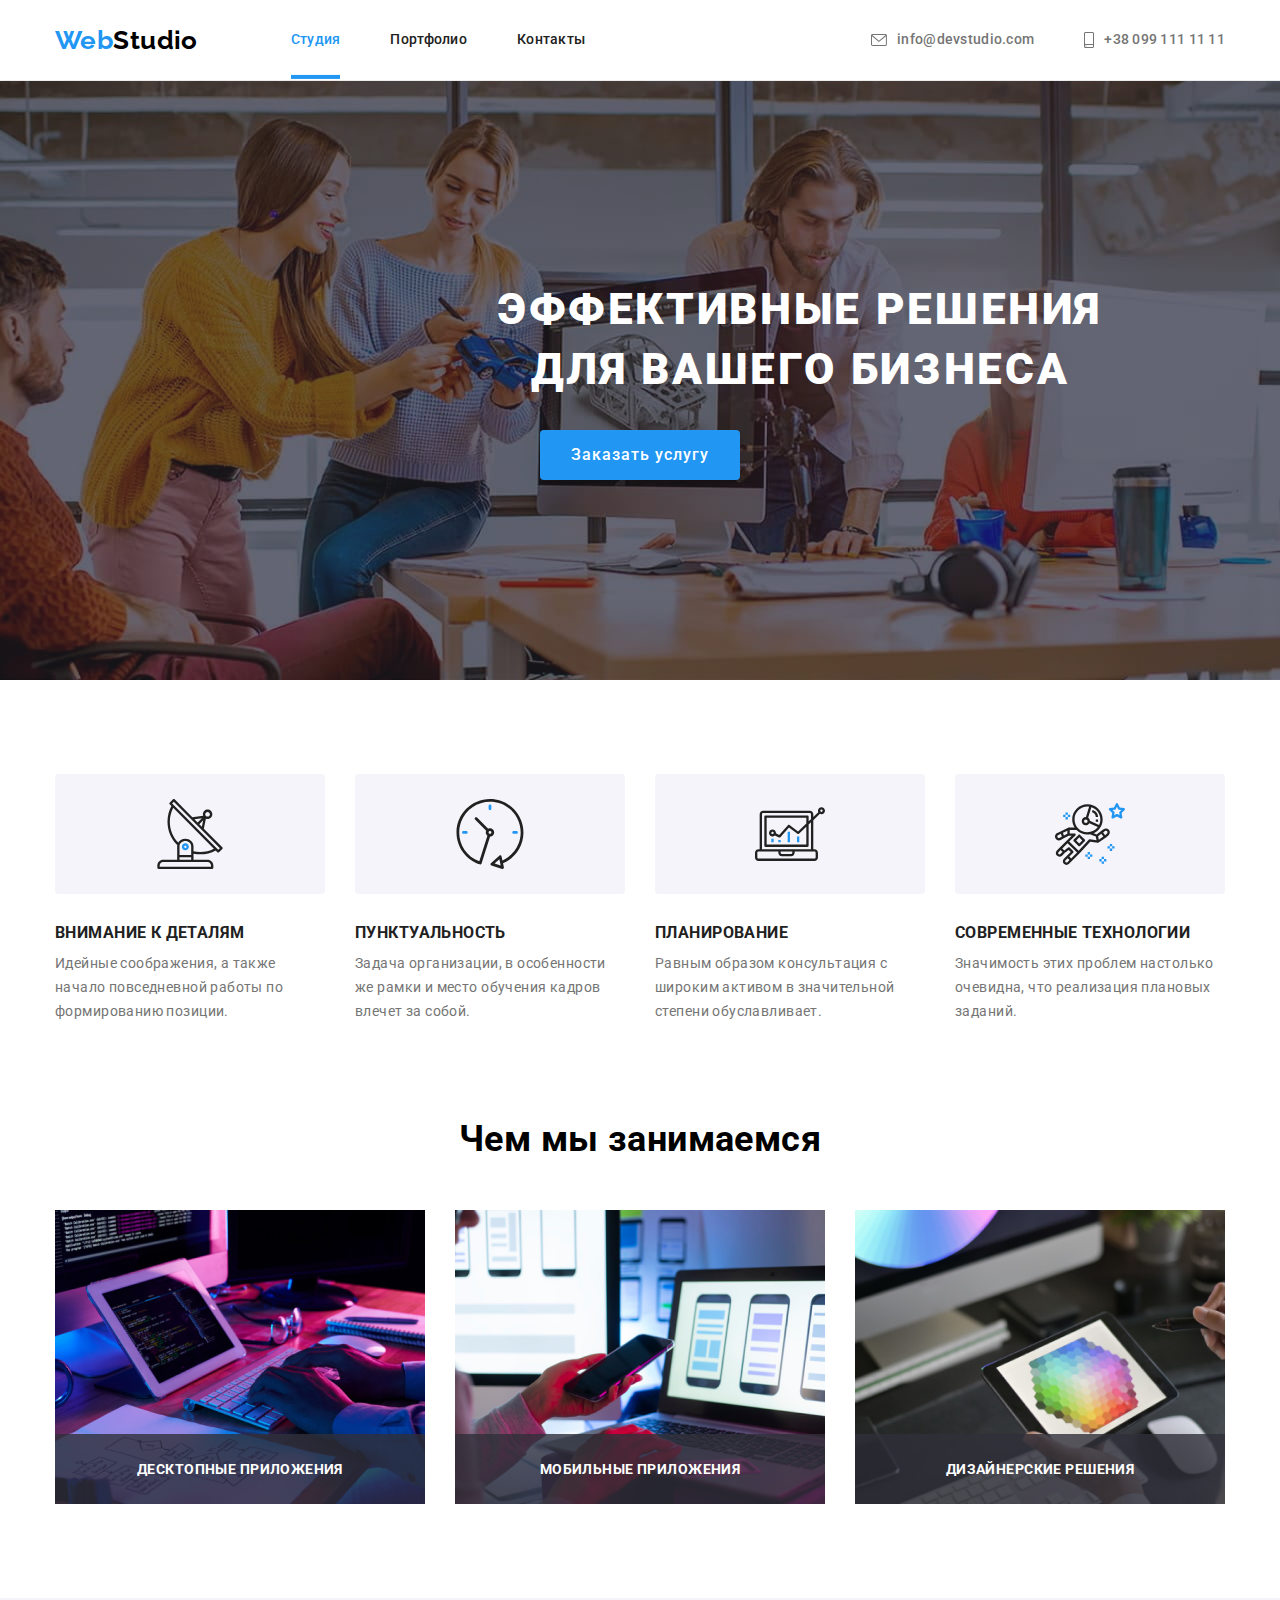
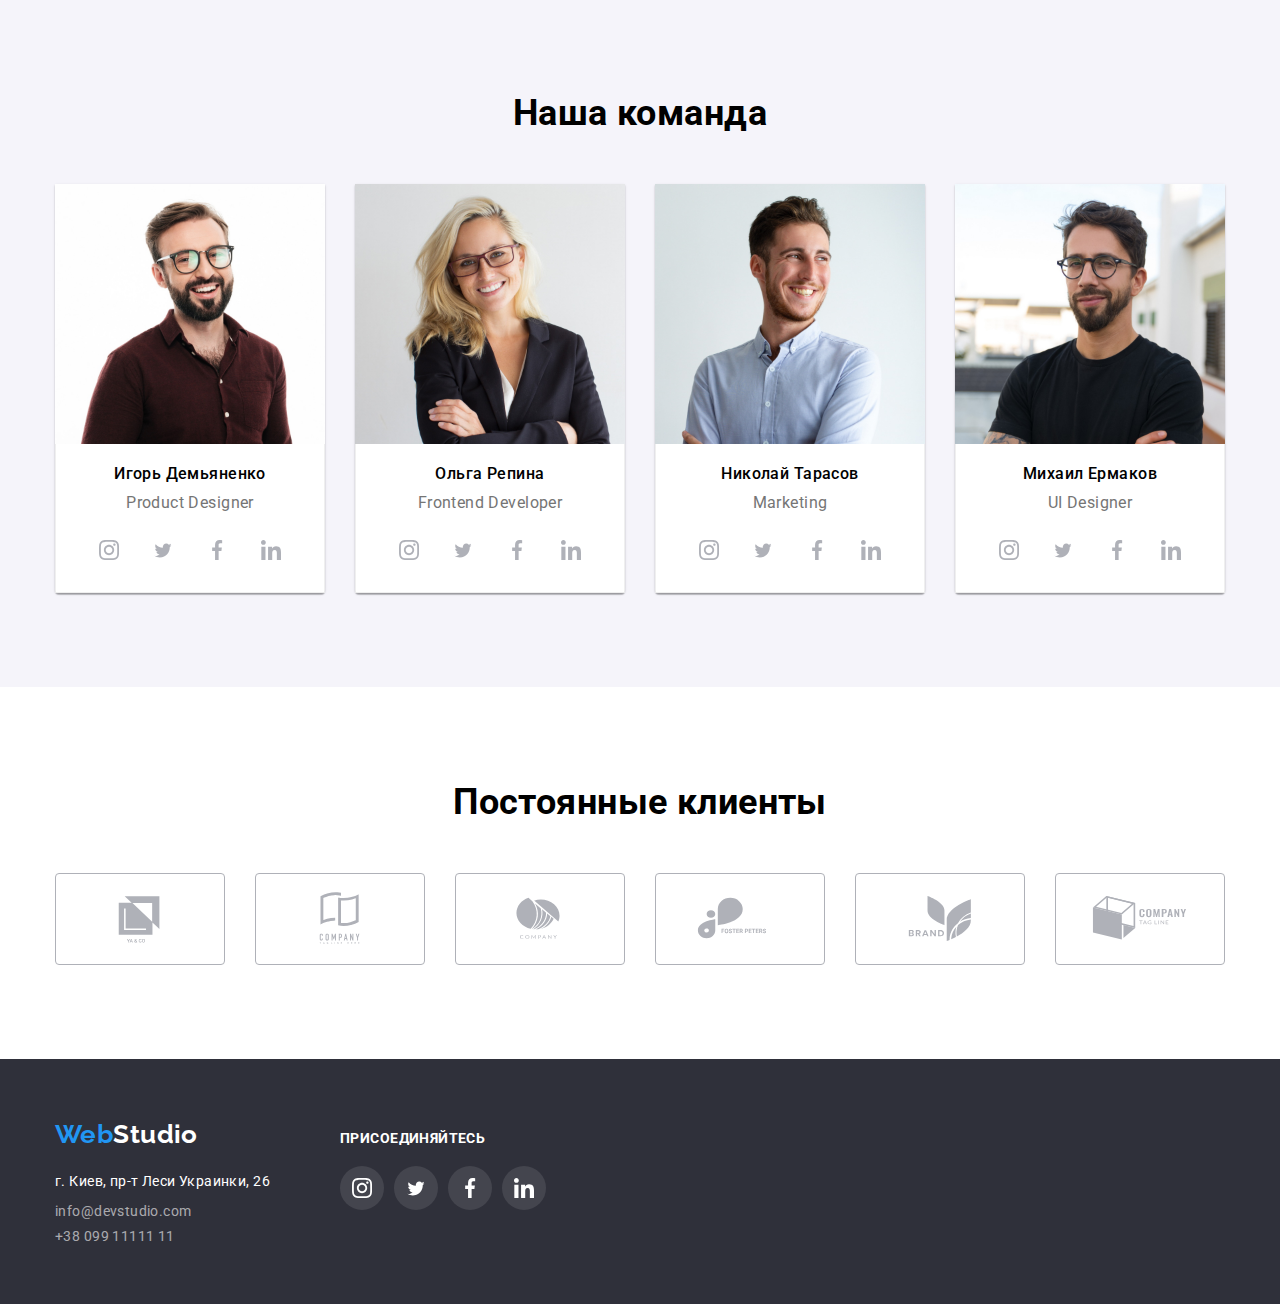
==== index.html @ 749a035d "Initial commit" ====
<!DOCTYPE html>
<html lang="ru">
	<head>
		<meta charset="UTF-8" />
		<meta http-equiv="X-UA-Compatible" content="IE=edge" />
		<meta name="viewport" content="width=device-width, initial-scale=1.0" />
		<title>Webstudio</title>
		<link rel="preconnect" href="https://fonts.googleapis.com" />
		<link rel="preconnect" href="https://fonts.gstatic.com" crossorigin />
		<link
			href="https://fonts.googleapis.com/css2?family=Raleway:wght@700&family=Roboto:wght@400;500;700;900&display=swap"
			rel="stylesheet"/>
		<linkrel="stylesheet" href="https://cdnjs.cloudflare.com/ajax/libs/modern-normalize/1.0.0/modern-normalize.min.css"/>
		<link rel="stylesheet" href="https://cdnjs.cloudflare.com/ajax/libs/animate.css/4.1.1/animate.min.css" />
		<link rel="stylesheet" href="./css/styles.css" />
	</head>

	<body data-body>

		<!--Шапка сайта-->

		<header class="header">

			<div class="container">

				<div class="contacts">

					<nav class="site-nav">

						<a class="logo link" href="./index.html">
							<span class="accent">Web</span>Studio

						</a>

						<ul class="nav-lists list">

							<li class="nav-list">

								<a class="nav-item link current-link" href="">Студия</a>

							</li>

							<li class="nav-list">

								<a class="nav-item link" href="./portfolio.html">Портфолио</a>

							</li>

							<li class="nav-list">

								<a class="nav-item link" href="">Контакты</a>

							</li>

						</ul>

					</nav>

					<ul class="contact-nav list">

						<li class="contact-list">

							<a class="contact-links contact-link link" href="mailto:info@devstudio.com ">

								<svg class="icon-header" width="16" height="12">

									<use href="./images/icons.svg#icon-envelope"></use>

								</svg>

								info@devstudio.com
							</a>

						</li>

						<li class="contact-list">

							<a class="contact-links contact-link link" href="tel:+380991111111">

								<svg class="icon-header" width="10" height="16">

									<use href="./images/icons.svg#icon-smartphone"></use>

								</svg>

								+38 099 111 11 11
							</a>

						</li>

					</ul>

				</div>

			</div>

		</header>

		<!--Мейн контент-->

		<main>
			<!--Герой-->

			<section class="section-hero">

				<h1 class="hero-title">Эффективные решения для вашего бизнеса</h1>

				<button class="btn-light btn" type="button" data-modal-open>Заказать услугу</button>

			</section>

			<div class="backdrop is-hidden" data-modal>

				<div class="modal">

					 <button class="modal-close-btn" type="button" data-modal-close>

						<svg  width="11" height="11">

							<use href="./images/icons.svg#icon-close"></use>

						</svg>

					</button>

				</div>

			</div>

			<!--Особенности-->

			<section class="description section">

				<div class="container">

					<h2 class="visually-hidden" hidden>Особенности</h2>

					<ul class="description-lists list">

						<li class="description-link">

                          <div class="description-icon">

								<svg class="description-media-icon" width="70" height="70">
								
									<use href="./images/icons.svg#icon-antenna"></use>
								
								</svg>

                             </div>

							<h3 class="description-title">Внимание к деталям</h3>

							<p class="description-text">
								Идейные соображения, а также начало повседневной работы по формированию позиции.
							</p>

						</li>

						<li class="description-link">

							<div class="description-icon">

							<svg class="description-media-icon" width="70" height="70">
							
								<use href="./images/icons.svg#icon-clock"></use>
							
							</svg>

								</div>

							<h3 class="description-title">Пунктуальность</h3>

							<p class="description-text">
								Задача организации, в особенности же рамки и место обучения кадров влечет за собой.
							</p>

						</li>

						<li class="description-link">

								<div class="description-icon">

									<svg class="description-media-icon" width="70" height="70">
									
										<use href="./images/icons.svg#icon-diagram"></use>
									
									</svg>

									</div>

							<h3 class="description-title">Планирование</h3>

							<p class="description-text">
								Равным образом консультация с широким активом в значительной степени обуславливает.
							</p>

						</li>

						<li class="description-link">

							<div class="description-icon">
								
								<svg class="description-media-icon" width="70" height="70">
								
									<use href="./images/icons.svg#icon-astronaut"></use>
								
								</svg>

							</div>

							<h3 class="description-title">Современные технологии</h3>

							<p class="description-text">
								Значимость этих проблем настолько очевидна, что реализация плановых заданий.
							</p>

						</li>

					</ul>

				</div>

			</section>

			<!--Чем занимаемся-->

			<section class="about section">

				<div class="container">

					<h2 class="about-title">Чем мы занимаемся</h2>

					<ul class="about-list list">

						<li class="about-item">

							<div class="about-work">

								<img class="about-img" src=" ./images/box1.jpg " alt="дизайнерские решения" width="370" height="294" />
								
								<p class="about-text"> Десктопные приложения </p>

							</div>

						</li>

						<li class="about-item">

							<div class="about-work">

							<img class="about-img" src="./images/box2.jpg " alt="мобильные приложения" width="370" height="294" />

							<p class="about-text"> Мобильные приложения </p>

							</div>

						</li>

						<li class="about-item">

							<div class="about-work">

							<img class="about-img" src="./images/box3.jpg " alt="дестопные приложения" width="370" height="294" />

							<p class="about-text"> Дизайнерские решения </p>

							</div>

						</li>

					</ul>

				</div>

			</section>

			<!--Наша команда-->

			<section class="team section section">

				<div class="container">

					<h2 class="team-title">Наша команда</h2>

					<ul class="team-list list">

						<li class="team-item">

							<img class="team-img" src="./images/photo1.img.jpg " alt="Игорь Демьяненко" width="270" height="260" />

							<div class="wrapper">

								<h3 class="team-name">Игорь Демьяненко</h3>

								<p class="team-position" lang="en">Product Designer</p>

								<ul class="social-media list">

									<li class="social-media-item">

										<a
											class="social-media-link"
											href=""
											target="_blank"
											rel="noopener noreferrer"
											aria-label="instagram"
										>
											<svg class="social-media-icon" width="20" height="20">

												<use href="./images/icons.svg#icon-instagram"></use>

											</svg>

										</a>

									</li>

									<li class="social-media-item">

										<a class="social-media-link" href="" target="_blank" rel="noopener noreferrer" aria-label="twitter">

											<svg class="social-media-icon" width="20" height="17">

												<use href="./images/icons.svg#icon-twitter"></use>

											</svg>

										</a>

									</li>

									<li class="social-media-item">

										<a
											class="social-media-link"
											href=""
											target="_blank"
											rel="noopener noreferrer"
											aria-label="facebook"
										>
											<svg class="social-media-icon" width="20" height="20">

												<use href="./images/icons.svg#icon-facebook"></use>

											</svg>

										</a>

									</li>

									<li class="social-media-item">

										<a
											class="social-media-link"
											href=""
											target="_blank"
											rel="noopener noreferrer"
											aria-label="linkedin"
										>
											<svg class="social-media-icon" width="20" height="20">

												<use href="./images/icons.svg#icon-linkedin"></use>

											</svg>

										</a>

									</li>

								</ul>

							</div>

						</li>

						<li class="team-item">

							<img class="team-img" src="./images/photo2.img.jpg " alt="Ольга Репина" width="270" height="260" />

							<div class="wrapper">

								<h3 class="team-name">Ольга Репина</h3>

								<p class="team-position" lang="en">Frontend Developer</p>

								<ul class="social-media list">

									<li class="social-media-item">

										<a
											class="social-media-link"
											href=""
											target="_blank"
											rel="noopener noreferrer"
											aria-label="instagram"
										>
											<svg class="social-media-icon" width="20" height="20">

												<use href="./images/icons.svg#icon-instagram"></use>

											</svg>

										</a>

									</li>

									<li class="social-media-item">

										<a class="social-media-link" href="" target="_blank" rel="noopener noreferrer" aria-label="twitter">

											<svg class="social-media-icon" width="20" height="17">

												<use href="./images/icons.svg#icon-twitter"></use>

											</svg>

										</a>

									</li>

									<li class="social-media-item">

										<a
											class="social-media-link"
											href=""
											target="_blank"
											rel="noopener noreferrer"
											aria-label="facebook"
										>
											<svg class="social-media-icon" width="20" height="20">

												<use href="./images/icons.svg#icon-facebook"></use>

											</svg>

										</a>

									</li>

									<li class="social-media-item">

										<a
											class="social-media-link"
											href=""
											target="_blank"
											rel="noopener noreferrer"
											aria-label="linkedin"
										>
											<svg class="social-media-icon" width="20" height="20">

												<use href="./images/icons.svg#icon-linkedin"></use>

											</svg>

										</a>

									</li>

								</ul>

							</div>

						</li>

						<li class="team-item">

							<img class="team-img" src=" ./images/photo3.img.jpg " alt="Николай Тарасов" width="270" height="260" />

							<div class="wrapper">

								<h3 class="team-name">Николай Тарасов</h3>

								<p class="team-position" lang="en">Marketing</p>

								<ul class="social-media list">

									<li class="social-media-item">

										<a
											class="social-media-link"
											href=""
											target="_blank"
											rel="noopener noreferrer"
											aria-label="instagram"
										>
											<svg class="social-media-icon" width="20" height="20">

												<use href="./images/icons.svg#icon-instagram"></use>

											</svg>

										</a>

									</li>

									<li class="social-media-item">

										<a class="social-media-link" href="" target="_blank" rel="noopener noreferrer" aria-label="twitter">

											<svg class="social-media-icon" width="20" height="17">

												<use href="./images/icons.svg#icon-twitter"></use>

											</svg>

										</a>

									</li>

									<li class="social-media-item">

										<a
											class="social-media-link"
											href=""
											target="_blank"
											rel="noopener noreferrer"
											aria-label="facebook"
										>
											<svg class="social-media-icon" width="20" height="20">

												<use href="./images/icons.svg#icon-facebook"></use>

											</svg>

										</a>

									</li>

									<li class="social-media-item">

										<a
											class="social-media-link"
											href=""
											target="_blank"
											rel="noopener noreferrer"
											aria-label="linkedin"
										>
											<svg class="social-media-icon" width="20" height="20">

												<use href="./images/icons.svg#icon-linkedin"></use>

											</svg>

										</a>

									</li>

								</ul>

							</div>

						</li>

						<li class="team-item">

							<img class="team-img" src=" ./images/photo4.img.jpg " alt="Михаил Ермаков" width="270" height="260" />

							<div class="wrapper">

								<h3 class="team-name">Михаил Ермаков</h3>

								<p class="team-position" lang="en">UI Designer</p>

								<ul class="social-media list">

									<li class="social-media-item">

										<a
											class="social-media-link"
											href=""
											target="_blank"
											rel="noopener noreferrer"
											aria-label="instagram"
										>
											<svg class="social-media-icon" width="20" height="20">

												<use href="./images/icons.svg#icon-instagram"></use>

											</svg>

										</a>

									</li>

									<li class="social-media-item">

										<a class="social-media-link" href="" target="_blank" rel="noopener noreferrer" aria-label="twitter">

											<svg class="social-media-icon" width="20" height="17">

												<use href="./images/icons.svg#icon-twitter"></use>

											</svg>

										</a>

									</li>

									<li class="social-media-item">

										<a
											class="social-media-link"
											href=""
											target="_blank"
											rel="noopener noreferrer"
											aria-label="facebook"
										>
											<svg class="social-media-icon" width="20" height="20">

												<use href="./images/icons.svg#icon-facebook"></use>

											</svg>

										</a>

									</li>

									<li class="social-media-item">

										<a
											class="social-media-link"
											href=""
											target="_blank"
											rel="noopener noreferrer"
											aria-label="linkedin"
										>
											<svg class="social-media-icon" width="20" height="20">

												<use href="./images/icons.svg#icon-linkedin"></use>

											</svg>

										</a>

									</li>

								</ul>

							</div>

						</li>

					</ul>

				</div>

			</section>

			<!-- Постоянные клиенты -->

			<section class="customer section">

				<div class="container">

					<h2 class="customer-title">Постоянные клиенты</h2>

					<ul class="customer-list list">

						<li class="customer-item">

							<a class="customer-media-link" href="" target="_blank" rel="noopener noreferrer" aria-label="YA&CO">

								<svg class="customer-media-icon" width="106" height="60">

									<use href="./images/icons.svg#icon-logo-1"></use>

								</svg>

							</a>

						</li>

						<li class="customer-item">

							<a
								class="customer-media-link"
								href=""
								target="_blank"
								rel="noopener noreferrer"
								aria-label="COMPANY TAGLINE HERE"
							>
								<svg class="customer-media-icon" width="106" height="60">

									<use href="./images/icons.svg#icon-logo-2"></use>

								</svg>

							</a>

						</li>

						<li class="customer-item">

							<a 
                            class="customer-media-link" 
                            href="" target="_blank"
                             rel="noopener noreferrer" 
                             aria-label="COMPANY">

								<svg class="customer-media-icon" width="106" height="60">

									<use href="./images/icons.svg#icon-logo-3"></use>

								</svg>

							</a>

						</li>

						<li class="customer-item">

							<a
								class="customer-media-link "
								href=""
								target="_blank"
								rel="noopener noreferrer"
								aria-label="FOSTER PETERS"
							>
								<svg class="customer-media-icon" width="106" height="60">

									<use href="./images/icons.svg#icon-logo-4"></use>

								</svg>

							</a>

						</li>

						<li class="customer-item">

							<a class="customer-media-link" href="" target="_blank" rel="noopener noreferrer" aria-label="BRAND">

								<svg class="customer-media-icon" width="106" height="60">

									<use href="./images/icons.svg#icon-logo-5"></use>

								</svg>

							</a>

						</li>

						<li class="customer-item">

							<a
								class="customer-media-link"
								href=""
								target="_blank"
								rel="noopener noreferrer"
								aria-label="COMPANY TAG LINE"
							>
								<svg class="customer-media-icon" width="106" height="60">

									<use href="./images/icons.svg#icon-logo-6"></use>

								</svg>

							</a>

						</li>

					</ul>

				</div>

			</section>

		</main>

		<!--Футер-->

		<footer class="footer">

			<div class="container footer-container">

				<div class="footer-contakt">

					<a class="footer-logo link" href="./index.html">

						<span class="accent">Web</span>Studio

					</a>

					<address class="address">

						<ul class="footer-contsct-list list">

							<li class="footer-contact-item">

								<a
									class="footer-contact-address link"
									href="https://goo.gl/maps/xG7EDQAWDE6oh7qR7"
									target="_blank"
									rel="noopener noreferrer"
								>
									г. Киев, пр-т Леси Украинки, 26
								</a>

							</li>

							<li class="footer-contact-item">

								<a class="footer-link contact-links link" href="mailto:info@devstudio.com ">info@devstudio.com</a>

							</li>

							<li class="footer-contact-item">

								<a class="footer-link contact-links link" href="tel:+380991111111">+38 099 11111 11</a>

							</li>

						</ul>

					</address>

				</div>

				<div class="footer-social">

					<p class="footer-media-title">присоединяйтесь</p>

					<ul class="footer-social-link list">

						<li class="footer-media-item">

							<a class="footer-media-link" href="" target="_blank" rel="noopener noreferrer" aria-label="instagram">

								<svg class="footer-media-icon" width="20" height="20">

									<use href="./images/icons.svg#icon-instagram"></use>

								</svg>

							</a>

						</li>

						<li class="footer-media-item">

							<a class="footer-media-link" href="" target="_blank" rel="noopener noreferrer" aria-label="twitter">

								<svg class="footer-media-icon" width="20" height="17">

									<use href="./images/icons.svg#icon-twitter"></use>

								</svg>

							</a>

						</li>

						<li class="footer-media-item">

							<a class="footer-media-link" href="" target="_blank" rel="noopener noreferrer" aria-label="facebook">

								<svg class="footer-media-icon" width="20" height="20">

									<use href="./images/icons.svg#icon-facebook"></use>

								</svg>

							</a>

						</li>

						<li class="footer-media-item">

							<a class="footer-media-link" href="" target="_blank" rel="noopener noreferrer" aria-label="linkedin">

								<svg class="footer-media-icon" width="20" height="20">

									<use href="./images/icons.svg#icon-linkedin"></use>

								</svg>

							</a>

						</li>

					</ul>

				</div>

			</div>

		</footer>

      <script src="./js/modal.js"></script> 

	</body>

</html>
---- css/styles.css ----
html {
    box-sizing: border-box;
}


*,
*::before,
*::after {
    box-sizing: inherit;
}


:root {
--primary-white-color:#FFFFFF;
--logo-color:#000000;
--secondary-text-color:#212121;
--text-color:#FFFFFF;
--primary-text-color:#757575;
--accent-color: #2196F3;
--icon-text-color: #AFB1B8;
--bg-icon-color: #E5E5E5;
--bg-color: #F5F4FA;
}


.container {
    width: 1200px;
    padding-left: 15px;
    padding-right: 15px;
    margin: 0 auto;
}


 body {
   margin: 0;
   color: var(--logo-color);
   font-family: 'Roboto';
   font-size: 14px;
   letter-spacing: 0.03em;
   background-color: var(--primary-white-color); 
 }

 .link {
     text-decoration: none;
 }

 .list {
     padding: 0;
     margin: 0;
     list-style: none;
 }
 
 h1, 
 h2, 
 h3,
 h4,
 h5,
 h6,
 p {
   padding: 0;
   margin: 0;
 }

 img {
     display: block;
     max-width: 100%;
     height: auto;
 }

.section {
    padding-top: 94px;
    padding-bottom: 94px;
}

.no-scroll {
    overflow: hidden;
}

 
/* header */

.icon-header {
    margin-right: 10px;
}
.icon-header {
    fill: currentColor;
}
 
.header {
   outline: 1px solid #ECECEC;
}

.site-nav {
    display: flex;
    align-items: center;
}

 .logo {
     font-family: 'Raleway'; 
     font-weight: 700;
     font-size: 26px;
     line-height: 1.19;
     margin-right: 93px;
     color: var(--logo-color);
 }

.nav-lists {
    display: flex;    
}

.nav-list {
    margin-right: 50px;
}

.nav-list:last-child {
    margin-right: 0px;
}


.nav-lists .nav-item {
   display: block;
}
   
.nav-item {
    padding: 32px 0;
    transition-property: color;
    transition-duration: 250ms; 
    transition-timing-function: cubic-bezier(0.4, 0, 0.2, 1);
}

.nav-item:focus,
.nav-item:hover {
    color: var(--accent-color);

    
}

.current-link::after {
    content: "";
    display: inline-block;
    position: absolute;
    width: 100%;
    height: 4px;
    left: 0;
    bottom: 0;
    
    background-color: var(--accent-color);

    transform: translateY(-27%);

    transition: opacity 250ms cubic-bezier(0.4, 0, 0.2, 1);
}
  
.current-link:hover::after,
.current-link:focus::after {
opacity: 1; 
}


.nav-item,
.contact-link {
    font-weight: 500;
    line-height: 1.14;
    letter-spacing: 0.02em;
    color: var(--secondary-text-color);
}

.contacts {
    display: flex;   
}

.contact-nav {
    display: flex;
    margin-left: auto;
}

.contact-list {
    margin-right: 50px; 
}

.contact-list:last-child {
    margin-right: 0px;
}

.contact-link {
    display: flex;
    align-items: center;
    padding: 32px 0;
    color: var(--primary-text-color);
}
    
    

.contact-links {
    transition: color 250ms cubic-bezier(0.4, 0, 0.2, 1);
}

.contact-links:focus,
.contact-links:hover {
    color: var(--accent-color);
}

 .accent {
  color: var(--accent-color);
 }

.current-link {
    position: relative;
    color: var(--accent-color);
} 


/* hero */

.backdrop {
    position: fixed;
    top: 0;
    left: 0;
    width: 100%;
    height: 100%;
    z-index: 1000;
    background-color: rgba(0, 0, 0, 0.2);

    opacity: 1;
    visibility: visible;
    pointer-events: initial;

    transition: opacity 250ms cubic-bezier(0.4, 0, 0.2, 1), visibility 250ms cubic-bezier(0.4, 0, 0.2, 1);

}

.backdrop.is-hidden {
    opacity: 0;
    visibility: hidden;
    pointer-events: none;
}



.modal {
    position: absolute;
    top: 50%;
    left: 50%;
    transform: translate(-50%, -50%);

    min-width: 528px;
    min-height: 581px;
    background-color: var(--primary-white-color);
    box-shadow: 0px 1px 3px rgba(0, 0, 0, 0.12), 0px 1px 1px rgba(0, 0, 0, 0.14), 0px 2px 1px rgba(0, 0, 0, 0.2);
    border-radius: 4px;
}

.modal-close-btn {
    position: absolute;
    top: 20px;
    right: 20px;
    width: 30px;
    height: 30px;
    padding: 0;

    display: flex;
    align-items: center;
    justify-content: center;


    transform: translate(50%, -50%);
    border-radius: 50%;
    background-color: var(--primary-white-color);
    border: 1px solid rgba(0, 0, 0, 0.1);
    cursor: pointer;

    /* transition: background-color 250ms cubic-bezier(0.4, 0, 0.2, 1), border 250ms cubic-bezier(0.4, 0, 0.2, 1); */
}


.section-hero {
        max-width: 1600px;
        padding: 200px 0;
        margin: 0 auto;
        background-image: linear-gradient(to right, rgba(47, 48, 58, 0.4), rgba(47, 48, 58, 0.4)),
            url(../images/img.jpg);
        background-repeat: no-repeat;
        background-size: cover;
        background-position: center;
    }


.section-hero {
    background-color: #2F303A;
    text-align: center;
}

.hero-title {
   
  width: 696px;
  margin-top: 0px;
  margin-left: 452px;
  margin-bottom: 30px;
  color: var(--primary-white-color);
  font-weight: 900;
  font-size: 44px;
  line-height: 1.36;
  text-transform: uppercase;
  letter-spacing: 0.06em;
  text-align: center;
}
  
.btn,
.btn-light {
     border: none;
     cursor: pointer;
     border-radius: 4px;
     padding: 6px 22px;
     font-family: inherit;
     font-weight: 500;
     font-size: 16px;
     line-height: 1.88;
     letter-spacing: 0.06em;
     background-color:var(--bg-color);

    transition: color 250ms cubic-bezier(0.4, 0, 0.2, 1), background-color 250ms cubic-bezier(0.4, 0, 0.2, 1), box-shadow 250ms cubic-bezier(0.4, 0, 0.2, 1);
    
    }
    
  .btn:hover,
  .btn:focus {
    color:var(--text-color);
    background-color: var(--accent-color); 
    box-shadow: 0px 3px 1px rgba(0, 0, 0, 0.1), 0px 1px 2px rgba(0, 0, 0, 0.08), 0px 2px 2px rgba(0, 0, 0, 0.12);
}

.btn-light {
    padding: 10px 31px;
    color: var(--text-color);
    background-color: var(--accent-color);
    box-shadow: 0px 4px 4px rgba(0, 0, 0, 0.15);
    border-radius: 4px;
}

.btn.active {
    background-color: var(--accent-color);
    color:var(--text-color);
    box-shadow: 0px 3px 1px rgba(0, 0, 0, 0.1), 0px 1px 2px rgba(0, 0, 0, 0.08), 0px 2px 2px rgba(0, 0, 0, 0.12);
}

.visually-hidden {
    position: absolute;
    width: 1px;
    height: 1px;
    margin: -1px;
    border: 0;
    padding: 0;

    white-space: nowrap;
    clip-path: inset(100%);
    clip: rect(0 0 0 0);
    overflow: hidden;
}

/* description */

.description-lists {
    display: flex;
    flex-wrap: wrap;
}

.description-icon {
    display: flex;
    flex-wrap: wrap;
    justify-content: center;
    align-content: center;
    width: 270px;
    height: 120px;
    margin-right: 30px;
    margin-bottom: 30px;
    background-color: var(--bg-color);
    border-radius: 4px;

}

.description-link {
     width: 270px;
     margin-right: 30px;   
     
}

.description-link:last-child {
    margin-right: 0px;
}

.description-title {
    margin-bottom: 10px;
    font-weight: 700;
    line-height: 1.14;
    text-transform: uppercase;
    color: var(--secondary-text-color);
}

.description-text {
    color: var(--primary-text-color);
    line-height: 1.71;
}


/* about */

.about {
    padding-top: 0;
}

.about-list {
    display: flex;
    justify-content: space-between;
}
  
.about-work {
    position: relative;
}

.about-img {
    display: block;
}

.about-text {
        position: absolute;
        width: 100%;
        bottom: 0;
        left: 0;
        padding: 27px;
        margin: 0;
        font-weight: 700;
        line-height: 16px;
        text-align: center;
        text-transform: uppercase;
       color: var(--text-color);
       background: rgba(47, 48, 58, 0.8);
      
    }


.about-title {
   margin-bottom: 50px;
}


/* team */

.team-list {
    display: flex;
    flex-wrap: wrap;
    justify-content: space-between;
    }

.team-item {
    background: var(--primary-white-color);
    box-shadow: 0px 1px 3px rgba(0, 0, 0, 0.12), 0px 1px 1px rgba(0, 0, 0, 0.14), 0px 2px 1px rgba(0, 0, 0, 0.2);
    border-radius: 0px 0px 4px 4px;
}

.team-item:nth-child(4n) {
    margin-right: 0px;
}


.team {
    background: var(--bg-color); 
}

.team-title {
   margin-bottom: 50px;
}

.about-title,
.team-title {
      font-size: 36px;
      line-height: 1.17;
      text-align: center;     
}

.team-name {
      margin-bottom: 10px;
      font-weight: 500;
      font-size: 16px;
      line-height: 1.19;     
}

.team-position {
      margin-bottom: 16px;
      color: var(--primary-text-color);
      font-size: 16px;
      line-height: 1.19;       
}

 .wrapper {
        border: 1px solid #eeee;
        border-top: none;
        padding-top: 20px;
        padding-bottom: 20px;
        text-align: center;
 }

.social-media {
    display: flex;
    justify-content: center;
}

.social-media-item:not(:last-child){
    margin-right: 10px;
}

.social-media-link {
    display: flex;
    align-items: center;
    justify-content: center;
    width: 44px;
    height: 44px;
    color: var(--icon-text-color);
    background-color: var(--primary-white-color);
    border-radius: 50%;

    transition: color 250ms cubic-bezier(0.4, 0, 0.2, 1), background-color 250ms cubic-bezier(0.4, 0, 0.2, 1);
    
}

.social-media-link:focus, 
.social-media-link:hover {
    color: var(--text-color);
    background-color: var(--accent-color);
}

.social-media-icon {
    fill: currentColor;
}


/* Customer */

.customer-title {
        font-weight: 700;
        font-size: 36px;
        line-height: 42px;
        text-align: center;
        margin-bottom: 50px;
}

.customer-list {
    display: flex;
    justify-content: center;
}

.customer-list:not(last-child){
    margin-bottom: 0;
}

.customer-item {
    margin-right: 30px;
}

.customer-item:nth-child(6n) {
    margin-right: 0px;
}

.customer-media-link {
        display: flex;
        justify-content: center;
        align-items: center;
        width: 170px;
        height: 92px;
        border: 1px solid var(--icon-text-color);
        border-radius: 4px;
        color: var(--icon-text-color);

        transition: color 250ms cubic-bezier(0.4, 0, 0.2, 1), border 250ms cubic-bezier(0.4, 0, 0.2, 1);
     }

.customer-media-link:focus,
.customer-media-link:hover {
    color: var(--accent-color);
    border: 1px solid var(--accent-color);
}

.customer-media-icon {
      fill: currentColor;
      transition: fill 250ms cubic-bezier(0.4, 0, 0.2, 1)
        }
 

/* footer */

.footer-logo {
        display: inline-block;
        margin-bottom: 20px;
        width: 145px;
        font-family: 'Raleway';
        font-weight: 700;
        font-size: 26px;
        line-height: 1.19;
        color:var(--text-color);   
}

.footer {
    padding: 60px 0;
    background-color: #2F303A;
}

.footer-container {
    display: flex;
    align-items: baseline;
}

.footer-contakt {
    margin-right: 70px;
}


.footer-adress {
    display: flex;
}

.address {
    font-style: normal;   
}

.footer-link {
    color: rgba(255, 255, 255, 0.6);
}

.footer-contact-address {
    color: var(--primary-white-color);
    line-height: 1.71;
    letter-spacing: 0.03em;
}

.footer-contact-item {
    margin-bottom: 9px;
}

.footer-contact-item:last-child {
    margin-bottom: 0px;
}

.footer-media-title{
    font-weight: 700;
    line-height: 16px;
    color: var(--text-color);
    margin-bottom: 20px;
    text-transform: uppercase;
}

.footer-social-link {
    display: flex;
    width: 206px;
}


.footer-media-link {
        display: flex;
        align-items: center;
        justify-content: center;
        width: 44px;
        height: 44px;
        color: var(--text-color);
        background-color:rgba(255, 255, 255, 0.1);
        border-radius: 50%;

        transition: background-color 250ms cubic-bezier(0.4, 0, 0.2, 1);     
}


.footer-media-link:focus,
.footer-media-link:hover {
    background-color: var(--accent-color);
}

.footer-media-icon {
    fill: currentColor;
}

.footer-media-item {
margin-right: 10px;
}

.footer-media-item:last-child {
    margin-right: 0;
}


/* portfolio */

.portfolio {
    background-color: var(--primary-white-color);
}

.btn-list {
    display: flex;
    flex-wrap: wrap;
    justify-content: center;
    margin-bottom: 50px;
}


.btn-item {
    margin-right: 8px;  
}

.btn-item:nth-child(5n) {
    margin-right: 0px;
}

.card-wrapper {
  border: 1px solid #eeee;
  border-top: none;
  padding-top: 20px;
  padding-bottom: 20px;
  padding-left: 24px;
}
 
.card-title {
    font-weight: 700;
    font-size: 18px;
    line-height: 2;
    letter-spacing: 0.06em;
    color: var(--logo-color);
    margin-bottom: 4px;
}

.card-text {
    color: var(--primary-text-color);
    font-size: 16px;
    line-height: 1.88;
}


.card-list {
    display: flex;
    flex-wrap: wrap;
    justify-content: space-between;
 }

.card-link {
    right: 30px;
    margin-bottom: 30px;
}

.card-link:nth-child(3n) {
    margin-right: 0px;
}

.card-link:nth-last-child(-n + 3) {
    margin-bottom: 0px;
}


.card-item {
    display: inline-block;
    transition: box-shadow 250ms cubic-bezier(0.4, 0, 0.2, 1);  
    }

.card-item:hover {
box-shadow: 0px 1px 1px rgba(0, 0, 0, 0.12), 0px 4px 4px rgba(0, 0, 0, 0.06), 1px 4px 6px rgba(0, 0, 0, 0.16);
}


.card-item:hover .card-item-text {
 transform: translate(0);
}

.card-overlay {
    position: relative;
    display: flex;
    align-items: center;
    justify-content: center;
    top: 0;
    right: 0;
    overflow: hidden;
}
    
 .card-item-text {
        position: absolute;
        padding: 63px 24px;
        font-weight: 400;
        font-size: 18px;
        line-height: 1.56;
        color: var(--text-color);
        background: rgba(33, 150, 243, 0.9);
        
        transform: translateY(100%);
        transition: transform 250ms cubic-bezier(0.4, 0, 0.2, 1);
       
       }
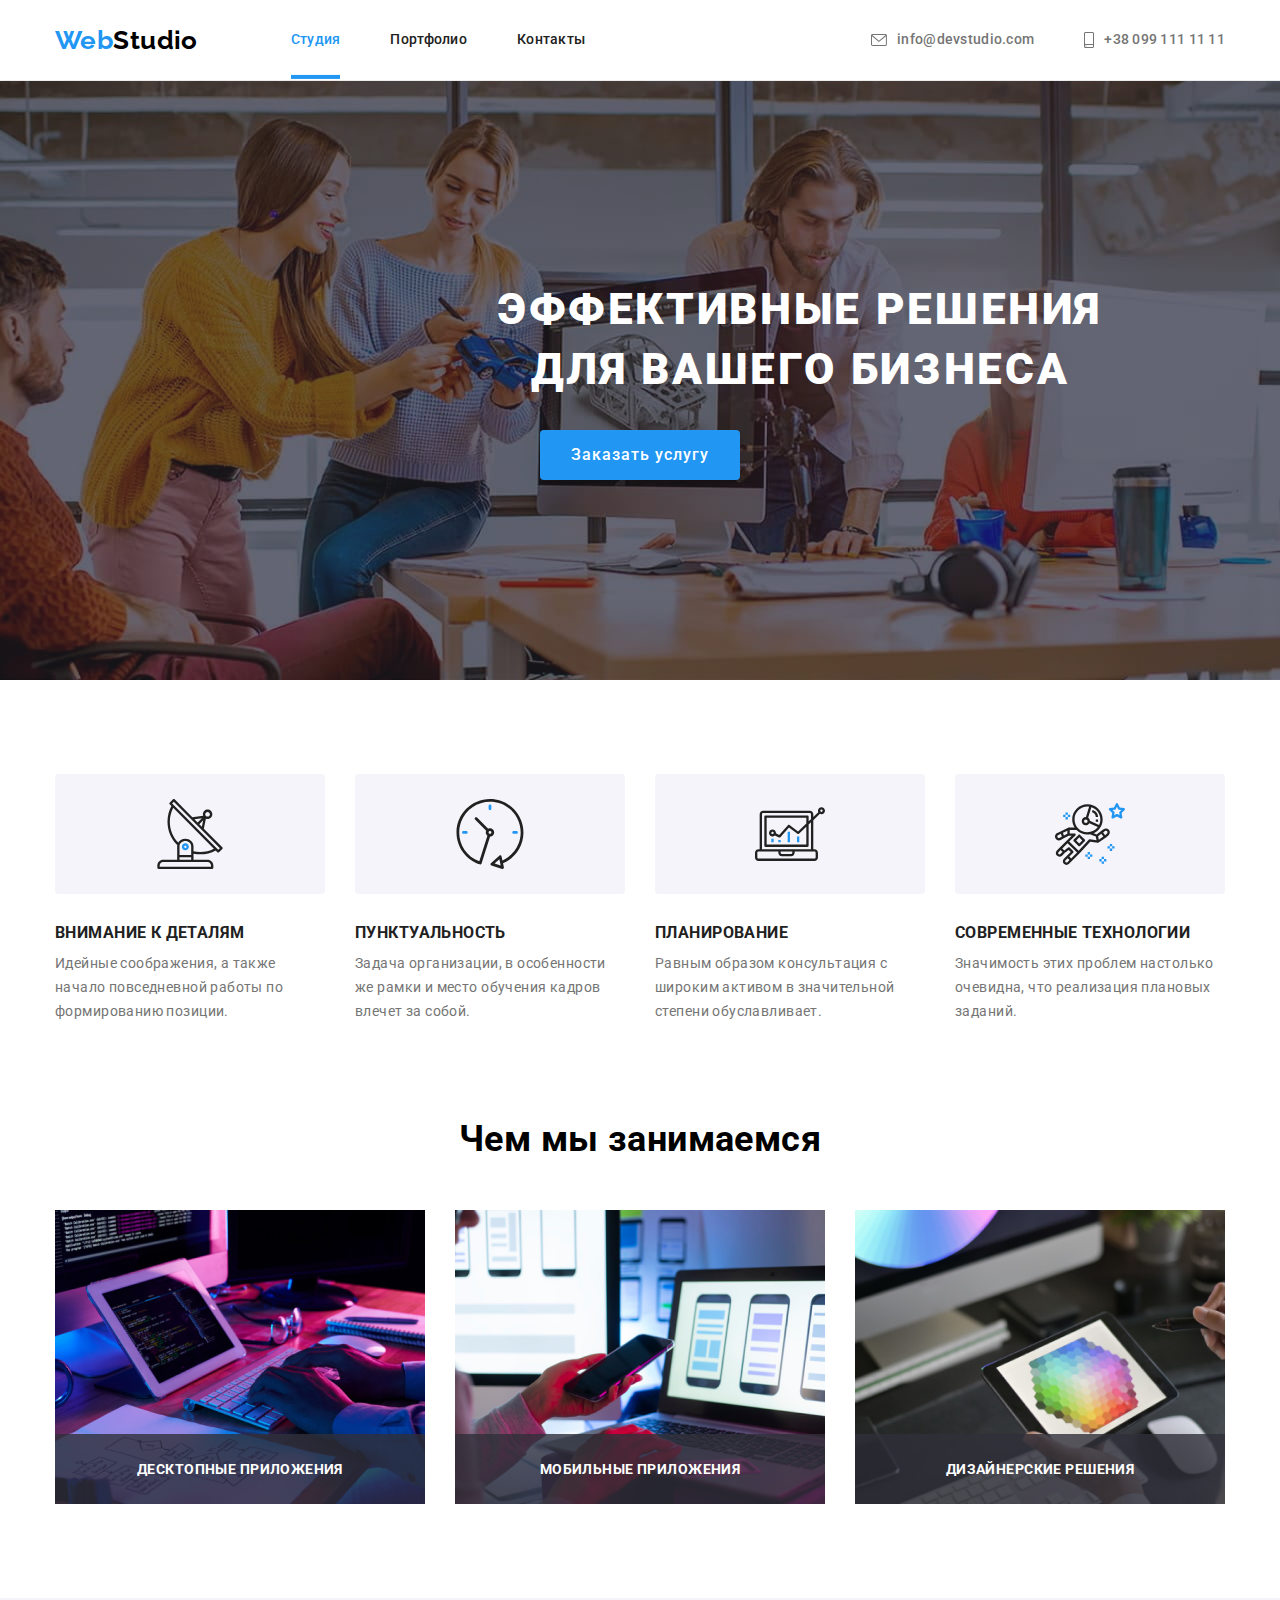
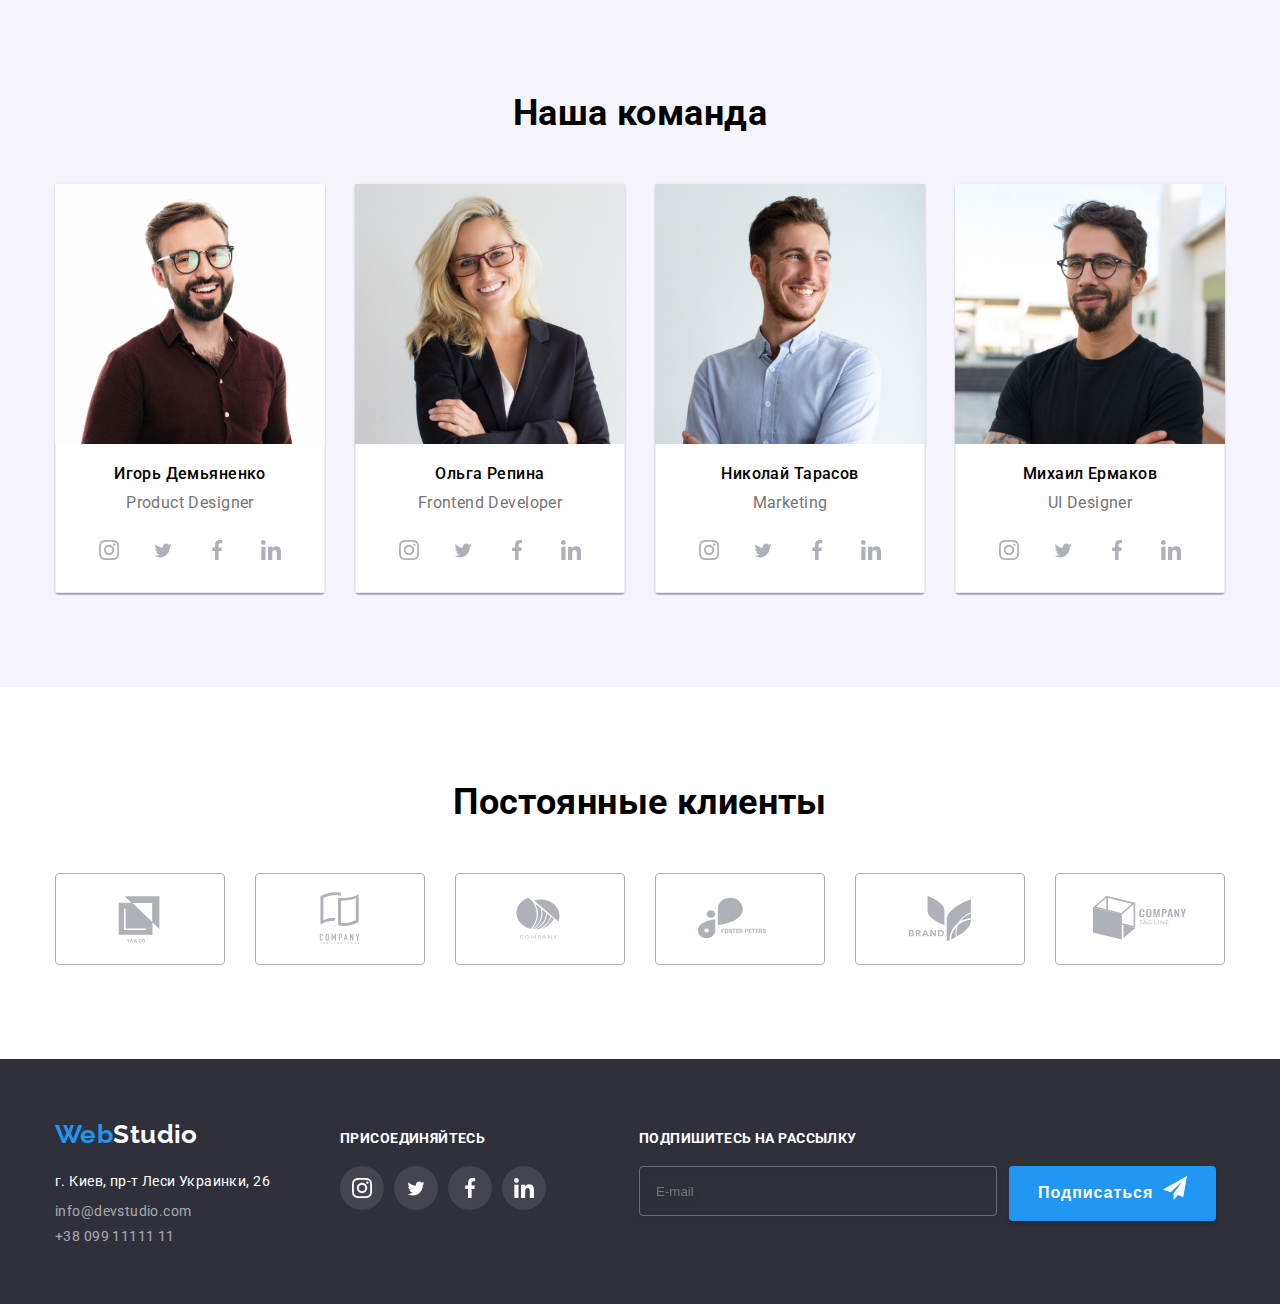
==== commit ec8803cd: "update css" ====
--- a/index.html
+++ b/index.html
@@ -115,13 +115,131 @@
 
 					 <button class="modal-close-btn" type="button" data-modal-close>
 
-						<svg  width="11" height="11">
+						<svg class="modal-close-btn-svg" width="11" height="11">
 
 							<use href="./images/icons.svg#icon-close"></use>
 
 						</svg>
 
 					</button>
+
+					<div class="modal-form-area">
+
+						<p class="modal-title">Оставьте свои данные, мы вам перезвоним</p>
+
+						<form class="modal-form">
+
+							<ul class="form-list list">
+
+								<li class="form-list-item">
+
+									<label class="modal-form-label">
+
+										<span class="label-text">
+											Имя
+										</span>
+
+										<input class="modal-form-field" type="text" name="user-name">
+
+										<svg class="modal-form-icon" width="18" height="18">
+
+											<use href="./images/icons.svg#icon-person-black"></use>
+
+										</svg>
+
+									</label>
+
+								</li>
+
+								<li class="form-list-item">
+
+									<label class="modal-form-label">
+
+										<span class="label-text">
+											Телефон
+										</span>
+
+										<input class="modal-form-field" type="tel" name="user-phone">
+
+										<svg class="modal-form-icon" width="18" height="18">
+
+											<use href="./images/icons.svg#icon-phone-black"></use>
+
+										</svg>
+
+									</label>
+
+								</li>
+
+								<li class="form-list-item">
+
+									<label class="modal-form-label">
+
+										<span class="label-text">
+											Почта
+										</span>
+
+										<input class="modal-form-field" type="email" name="user-email">
+
+										<svg class="modal-form-icon" width="18" height="18">
+
+											<use href="./images/icons.svg#icon-email-black"></use>
+
+										</svg>
+
+									</label>
+
+								</li>
+
+								<li class="form-list-item">
+
+									<label for="textarea" class="modal-form-label">
+
+										<span class="label-text">
+											Комментарий
+										</span>
+
+									</label>
+
+									<textarea class="modal-form-field-comment" placeholder="Введите текст" id="textarea"></textarea>
+
+								</li>
+
+							</ul>
+
+							<div class="form-checkbox">
+
+								<label class="modal-form-checkbox">
+
+									<input class="modal-form-check visually-hidden" type="checkbox">
+
+									<span class="form-icon-check">
+
+										<svg class="icon-check" width="16" height="15">
+
+											<use href="./images/icons.svg#icon-check"></use>
+
+										</svg>
+
+									</span>
+
+									<span class="checkbox-text">Соглашаюсь с рассылкой и принимаю <a class="option-link " href=""
+											target="_blank" rel="noopener noreferrer">Условия договора</a></span>
+								</label>
+
+								<button class="form-button" type="submit">
+
+									<span class="form-button-text">
+										Отправить
+									</span>
+
+								</button>
+
+							</div>
+
+						</form>
+
+						</div>
 
 				</div>
 
@@ -883,6 +1001,34 @@
 
 				</div>
 
+				<div class="footer-form">
+
+					<p class="footer-form-text"> Подпишитесь на рассылку</p>
+
+					<form class="footer-form-email">
+
+						<label for="email"></label>
+
+						<input class="email-input" type="email" name="email" id="email" placeholder="E-mail"/>
+
+						<button class="footer-form-btn" type="submit">Подписаться
+
+                     <span class="svg-send" >
+
+						<svg width="24" height="24">
+			
+						<use href="./images/icons.svg#icon-send"></use>
+					
+					      </svg>
+
+					  </span>
+
+				    </button>
+
+					</form>
+
+				</div>
+
 			</div>
 
 		</footer>
--- a/css/styles.css
+++ b/css/styles.css
@@ -189,8 +189,6 @@
     color: var(--primary-text-color);
 }
     
-    
-
 .contact-links {
     transition: color 250ms cubic-bezier(0.4, 0, 0.2, 1);
 }
@@ -210,7 +208,7 @@
 } 
 
 
-/* hero */
+/* Modal */
 
 .backdrop {
     position: fixed;
@@ -226,7 +224,6 @@
     pointer-events: initial;
 
     transition: opacity 250ms cubic-bezier(0.4, 0, 0.2, 1), visibility 250ms cubic-bezier(0.4, 0, 0.2, 1);
-
 }
 
 .backdrop.is-hidden {
@@ -235,17 +232,14 @@
     pointer-events: none;
 }
 
-
-
 .modal {
     position: absolute;
+    max-width: 528px;
+    min-height: 581px;
     top: 50%;
     left: 50%;
     transform: translate(-50%, -50%);
-
-    min-width: 528px;
-    min-height: 581px;
-    background-color: var(--primary-white-color);
+     background-color: var(--primary-white-color);
     box-shadow: 0px 1px 3px rgba(0, 0, 0, 0.12), 0px 1px 1px rgba(0, 0, 0, 0.14), 0px 2px 1px rgba(0, 0, 0, 0.2);
     border-radius: 4px;
 }
@@ -262,16 +256,170 @@
     align-items: center;
     justify-content: center;
 
-
     transform: translate(50%, -50%);
     border-radius: 50%;
     background-color: var(--primary-white-color);
     border: 1px solid rgba(0, 0, 0, 0.1);
     cursor: pointer;
 
-    /* transition: background-color 250ms cubic-bezier(0.4, 0, 0.2, 1), border 250ms cubic-bezier(0.4, 0, 0.2, 1); */
-}
-
+    transition: fill 250ms cubic-bezier(0.4, 0, 0.2, 1);
+}
+
+.modal-close-btn:focus {
+    fill: var(--accent-color);
+
+}
+
+.modal-form-area {
+     min-width: 448px;
+     min-height: 581px;
+     padding: 40px;
+}
+
+.modal-form-field {
+    position: relative;
+    display: flex;
+    flex-direction: column;
+    min-width: 448px;  
+    padding: 12px 15px 12px 42px;
+    margin: 0;
+    margin-bottom: 10px;
+    font-size: 16px;
+    line-height: 1.25;
+    color: var(--title-text-color);
+    border: 1px solid rgba(33, 33, 33, 0.2);
+    border-radius: 4px;
+    transition: border 250ms cubic-bezier(0.4, 0, 0.2, 1);
+}
+
+.modal-form-field-comment {
+    transition: outline 250ms cubic-bezier(0.4, 0, 0.2, 1);
+}
+
+.modal-form-field:focus,
+.modal-form-field-comment:focus {
+  outline: var(--accent-color);
+  border: 1px solid var(--accent-color);
+}
+   
+.modal-form-field:focus + svg {
+    border-color: var(--accent-color);
+    fill: var(--accent-color);
+}
+
+ .modal-title { 
+    margin-bottom: 12px;
+    font-weight: 700;
+    font-size: 20px;
+    color: var(--secondary-text-color);
+}
+
+.label-text {
+    font-size: 12px;
+    letter-spacing: 0.01em;
+    color: var(--primary-text-color);
+}
+
+.modal-form-label {
+    position: relative;
+}
+
+.modal-form-icon {
+    position: absolute;
+    width: 18px;
+    height: 18px;
+    top: 50%;
+    left: 15px;
+    transition: fill 250ms cubic-bezier(0.4, 0, 0.2, 1);
+}
+   
+.modal-input-field {
+    outline: transparent;
+}
+
+.checkbox-text {
+    line-height: 1.71;
+    color: var(--primary-text-color);
+}
+
+.option-link {
+    color: var(--accent-color);
+    text-decoration-line: underline;
+}
+ 
+.form-list-item {
+    margin: 0;
+}
+
+textarea {
+    display: block;
+    width: 100%;
+    height: 120px;
+    padding: 12px 16px;
+    margin-bottom: 20px;
+    resize: none;
+    cursor: pointer;
+    border-radius: 4px;
+    border: 1px solid rgba(33, 33, 33, 0.2);
+}
+
+.form-button,
+.footer-form-btn {
+    cursor: pointer;
+    border: none;
+    padding: 10px 50px;
+    display: inline-flex;
+    align-items: center;
+    text-align: center;
+    font-weight: 700;
+    font-size: 16px;
+    line-height: 1.88;
+    letter-spacing: 0.06em;
+    color: var(--text-color);
+    background-color: var(--accent-color);
+    box-shadow: 0px 4px 4px rgba(0, 0, 0, 0.15);
+    border-radius: 4px;
+
+    transition: background-color 250ms cubic-bezier(0.4, 0, 0.2, 1);
+}
+
+.form-button:hover,
+.form-button:focus {
+    background-color: #188CE8;
+}
+
+.form-checkbox {
+    display: flex;
+    flex-direction: column;
+    justify-content: center;
+    align-items: center;
+    gap: 30px;
+}
+
+.form-icon-check {
+    display: inline-flex;
+    justify-content: center;
+    align-items: center;
+    outline: auto;
+    border-radius: 2px;
+    width: 16px;
+    height: 15px;
+    border: 0.2px solid var(--primary-white-color);
+    transition: background-color 250ms cubic-bezier(0.4, 0, 0.2, 1), outline 250ms cubic-bezier(0.4, 0, 0.2, 1);
+}
+
+.modal-form-check:checked + .form-icon-check {
+    outline: transparent;
+    background-color: var(--accent-color);
+
+}
+
+.icon-check {
+    fill: var(--text-color);
+}
+
+
+/* hero */
 
 .section-hero {
         max-width: 1600px;
@@ -595,7 +743,7 @@
         font-weight: 700;
         font-size: 26px;
         line-height: 1.19;
-        color:var(--text-color);   
+        color: var(--text-color);   
 }
 
 .footer {
@@ -611,7 +759,6 @@
 .footer-contakt {
     margin-right: 70px;
 }
-
 
 .footer-adress {
     display: flex;
@@ -639,7 +786,8 @@
     margin-bottom: 0px;
 }
 
-.footer-media-title{
+.footer-media-title,
+.footer-form-text {
     font-weight: 700;
     line-height: 16px;
     color: var(--text-color);
@@ -651,7 +799,6 @@
     display: flex;
     width: 206px;
 }
-
 
 .footer-media-link {
         display: flex;
@@ -666,7 +813,6 @@
         transition: background-color 250ms cubic-bezier(0.4, 0, 0.2, 1);     
 }
 
-
 .footer-media-link:focus,
 .footer-media-link:hover {
     background-color: var(--accent-color);
@@ -682,6 +828,42 @@
 
 .footer-media-item:last-child {
     margin-right: 0;
+}
+
+.footer-social {
+    margin-right: 93px;
+}
+
+.footer-form-email {
+    display: flex;
+    justify-content: center;
+}
+
+.footer-form::placeholder {
+    font-size: 16px;
+    line-height: 1.25;
+    display: flex;
+    align-items: flex-start;
+    color: rgba(255, 255, 255, 0.6);
+}
+
+.email-input {
+        width: 358px;
+        height: 50px;
+        padding: 15px 16px;
+        margin-right: 12px;
+        border: 1px solid rgba(255, 255, 255, 0.3);
+        filter: drop-shadow(0px 4px 4px rgba(0, 0, 0, 0.15));
+        border-radius: 4px;
+        background-color: transparent;
+}
+
+.footer-form-btn {
+    padding: 10px 29px;
+}
+
+.svg-send {
+    margin-left: 10px;
 }
 
 
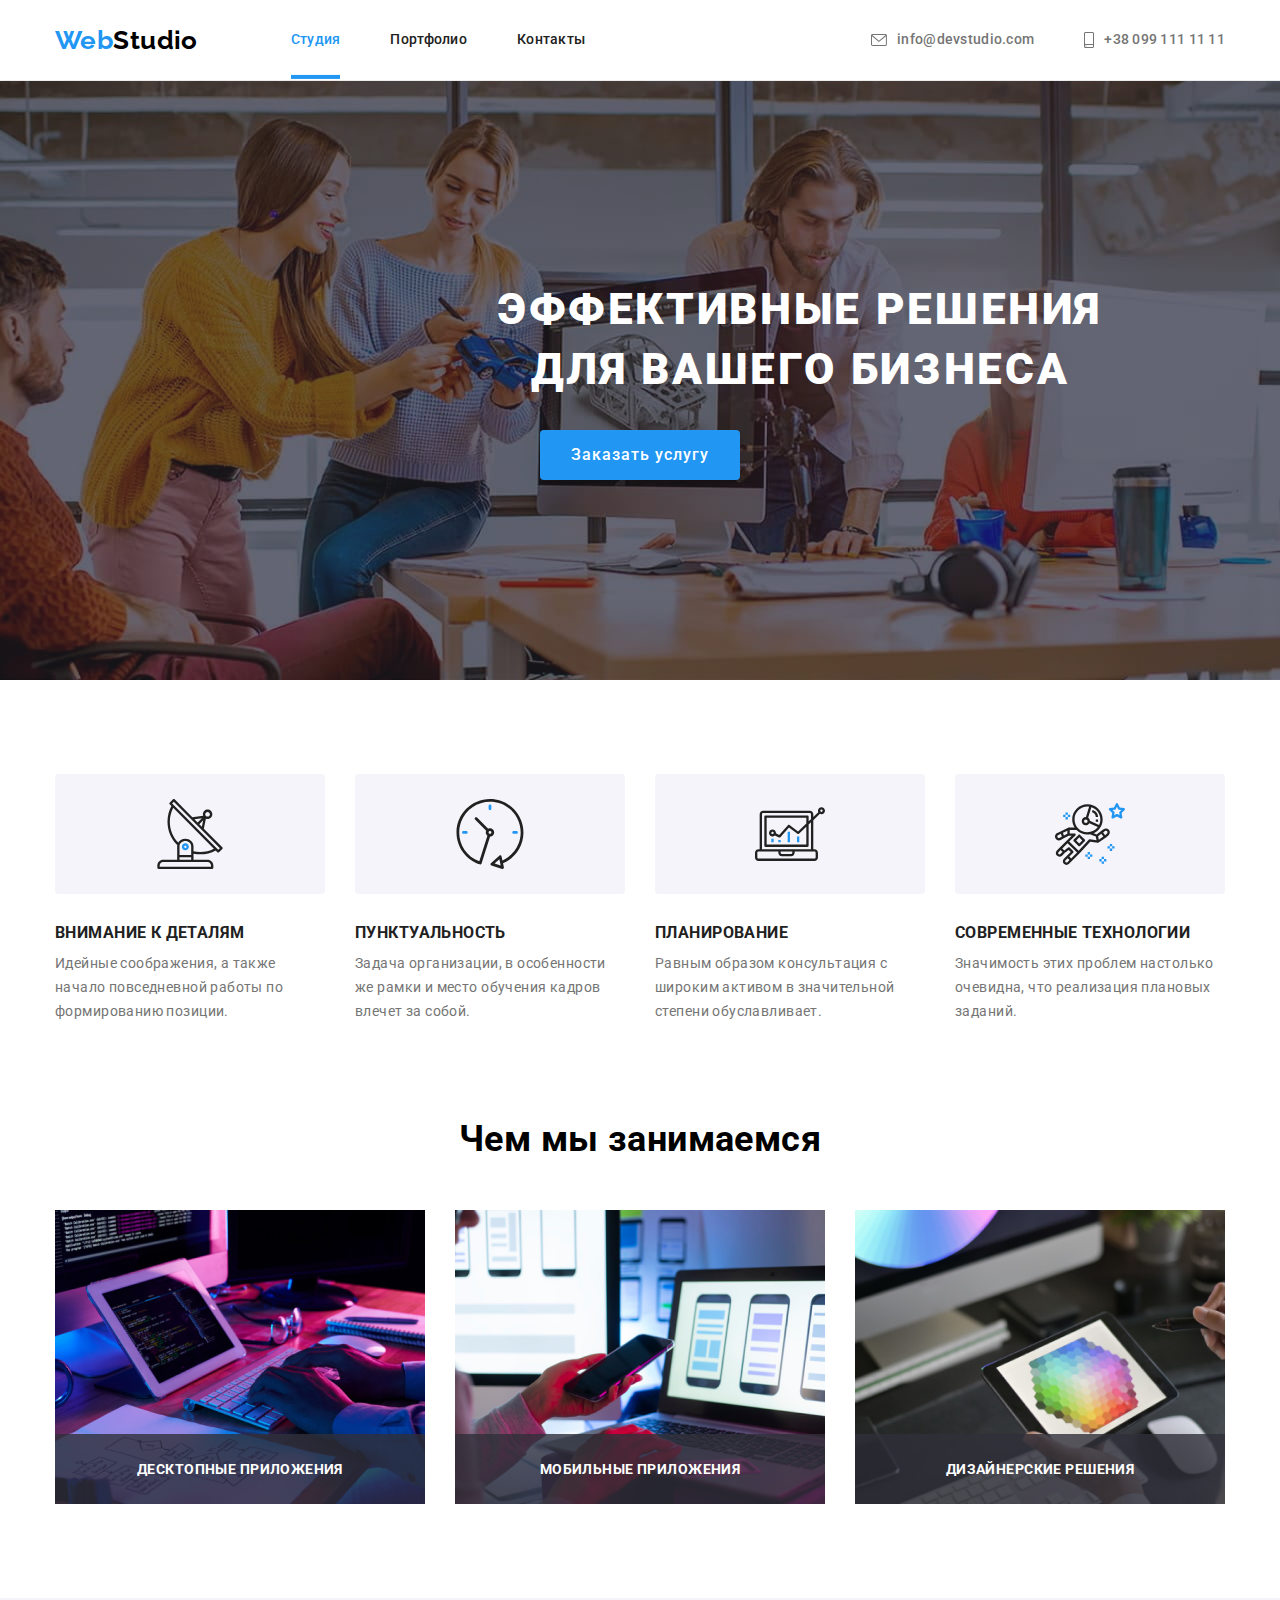
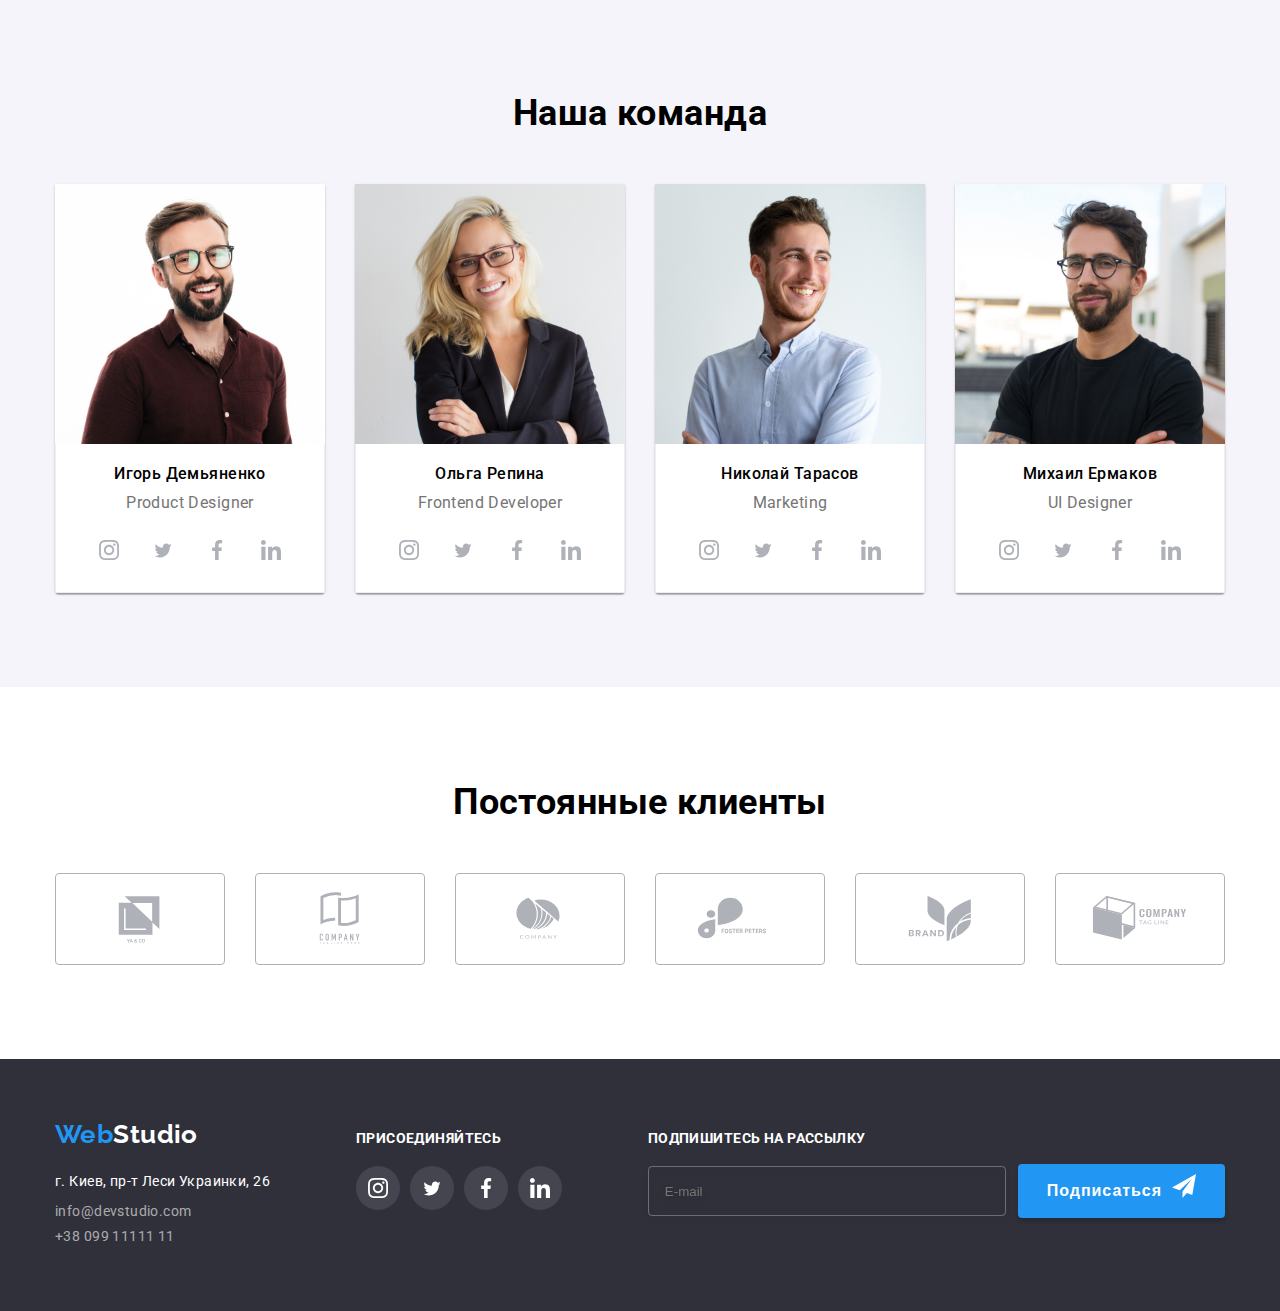
==== commit cbc0fceb: "update css" ====
--- a/index.html
+++ b/index.html
@@ -99,6 +99,7 @@
 		<!--Мейн контент-->
 
 		<main>
+			
 			<!--Герой-->
 
 			<section class="section-hero">
@@ -115,7 +116,7 @@
 
 					 <button class="modal-close-btn" type="button" data-modal-close>
 
-						<svg class="modal-close-btn-svg" width="11" height="11">
+						<svg class="modal-close-btn-svg" width="18" height="18">
 
 							<use href="./images/icons.svg#icon-close"></use>
 
@@ -1003,13 +1004,11 @@
 
 				<div class="footer-form">
 
-					<p class="footer-form-text"> Подпишитесь на рассылку</p>
-
 					<form class="footer-form-email">
 
-						<label for="email"></label>
-
-						<input class="email-input" type="email" name="email" id="email" placeholder="E-mail"/>
+						<label class="email-label"> <span class="email-label-text">Подпишитесь на рассылку</span> 
+
+						<input class="email-input" type="email" name="email" id="email" placeholder="E-mail"/></label>
 
 						<button class="footer-form-btn" type="submit">Подписаться
 
--- a/css/styles.css
+++ b/css/styles.css
@@ -116,7 +116,6 @@
     margin-right: 0px;
 }
 
-
 .nav-lists .nav-item {
    display: block;
 }
@@ -131,8 +130,6 @@
 .nav-item:focus,
 .nav-item:hover {
     color: var(--accent-color);
-
-    
 }
 
 .current-link::after {
@@ -239,7 +236,7 @@
     top: 50%;
     left: 50%;
     transform: translate(-50%, -50%);
-     background-color: var(--primary-white-color);
+    background-color: var(--primary-white-color);
     box-shadow: 0px 1px 3px rgba(0, 0, 0, 0.12), 0px 1px 1px rgba(0, 0, 0, 0.14), 0px 2px 1px rgba(0, 0, 0, 0.2);
     border-radius: 4px;
 }
@@ -265,9 +262,9 @@
     transition: fill 250ms cubic-bezier(0.4, 0, 0.2, 1);
 }
 
-.modal-close-btn:focus {
+.modal-close-btn:focus, 
+.modal-close-btn:hover {
     fill: var(--accent-color);
-
 }
 
 .modal-form-area {
@@ -280,10 +277,10 @@
     position: relative;
     display: flex;
     flex-direction: column;
-    min-width: 448px;  
+    width: 100%;  
+    height: 40px;
     padding: 12px 15px 12px 42px;
     margin: 0;
-    margin-bottom: 10px;
     font-size: 16px;
     line-height: 1.25;
     color: var(--title-text-color);
@@ -315,9 +312,11 @@
 }
 
 .label-text {
+    display: block;
     font-size: 12px;
     letter-spacing: 0.01em;
     color: var(--primary-text-color);
+    margin-bottom: 4px;
 }
 
 .modal-form-label {
@@ -349,14 +348,20 @@
  
 .form-list-item {
     margin: 0;
-}
+    margin-bottom: 10px;
+}
+
+.form-list-item:last-child {
+    margin-bottom: 20px;
+}
+
+
 
 textarea {
     display: block;
     width: 100%;
     height: 120px;
     padding: 12px 16px;
-    margin-bottom: 20px;
     resize: none;
     cursor: pointer;
     border-radius: 4px;
@@ -401,12 +406,19 @@
     justify-content: center;
     align-items: center;
     outline: auto;
+    margin-right: 4px;
     border-radius: 2px;
     width: 16px;
     height: 15px;
     border: 0.2px solid var(--primary-white-color);
     transition: background-color 250ms cubic-bezier(0.4, 0, 0.2, 1), outline 250ms cubic-bezier(0.4, 0, 0.2, 1);
 }
+
+.modal-form-checkbox {
+    display: flex;
+    align-items: center;
+}
+
 
 .modal-form-check:checked + .form-icon-check {
     outline: transparent;
@@ -609,7 +621,6 @@
     margin-right: 0px;
 }
 
-
 .team {
     background: var(--bg-color); 
 }
@@ -667,7 +678,7 @@
     border-radius: 50%;
 
     transition: color 250ms cubic-bezier(0.4, 0, 0.2, 1), background-color 250ms cubic-bezier(0.4, 0, 0.2, 1);
-    
+  
 }
 
 .social-media-link:focus, 
@@ -729,7 +740,7 @@
 
 .customer-media-icon {
       fill: currentColor;
-      transition: fill 250ms cubic-bezier(0.4, 0, 0.2, 1)
+      transition: fill 250ms cubic-bezier(0.4, 0, 0.2, 1);
         }
  
 
@@ -754,10 +765,7 @@
 .footer-container {
     display: flex;
     align-items: baseline;
-}
-
-.footer-contakt {
-    margin-right: 70px;
+    justify-content: space-between;
 }
 
 .footer-adress {
@@ -786,8 +794,7 @@
     margin-bottom: 0px;
 }
 
-.footer-media-title,
-.footer-form-text {
+.footer-media-title {
     font-weight: 700;
     line-height: 16px;
     color: var(--text-color);
@@ -830,13 +837,11 @@
     margin-right: 0;
 }
 
-.footer-social {
-    margin-right: 93px;
-}
-
 .footer-form-email {
     display: flex;
     justify-content: center;
+    align-items: center;
+    gap: 12px;
 }
 
 .footer-form::placeholder {
@@ -851,15 +856,29 @@
         width: 358px;
         height: 50px;
         padding: 15px 16px;
-        margin-right: 12px;
+        margin-right: 0;
         border: 1px solid rgba(255, 255, 255, 0.3);
         filter: drop-shadow(0px 4px 4px rgba(0, 0, 0, 0.15));
         border-radius: 4px;
         background-color: transparent;
+        color: var(--text-color);
+}
+
+.email-label {
+    font-weight: 700;
+    line-height: 16px;
+    color: var(--text-color);
+    margin-bottom: 35px;
+    text-transform: uppercase;
+}
+
+.email-label-text {
+    display: block;
+    margin-bottom: 20px;
 }
 
 .footer-form-btn {
-    padding: 10px 29px;
+padding: 10px 29px;
 }
 
 .svg-send {
